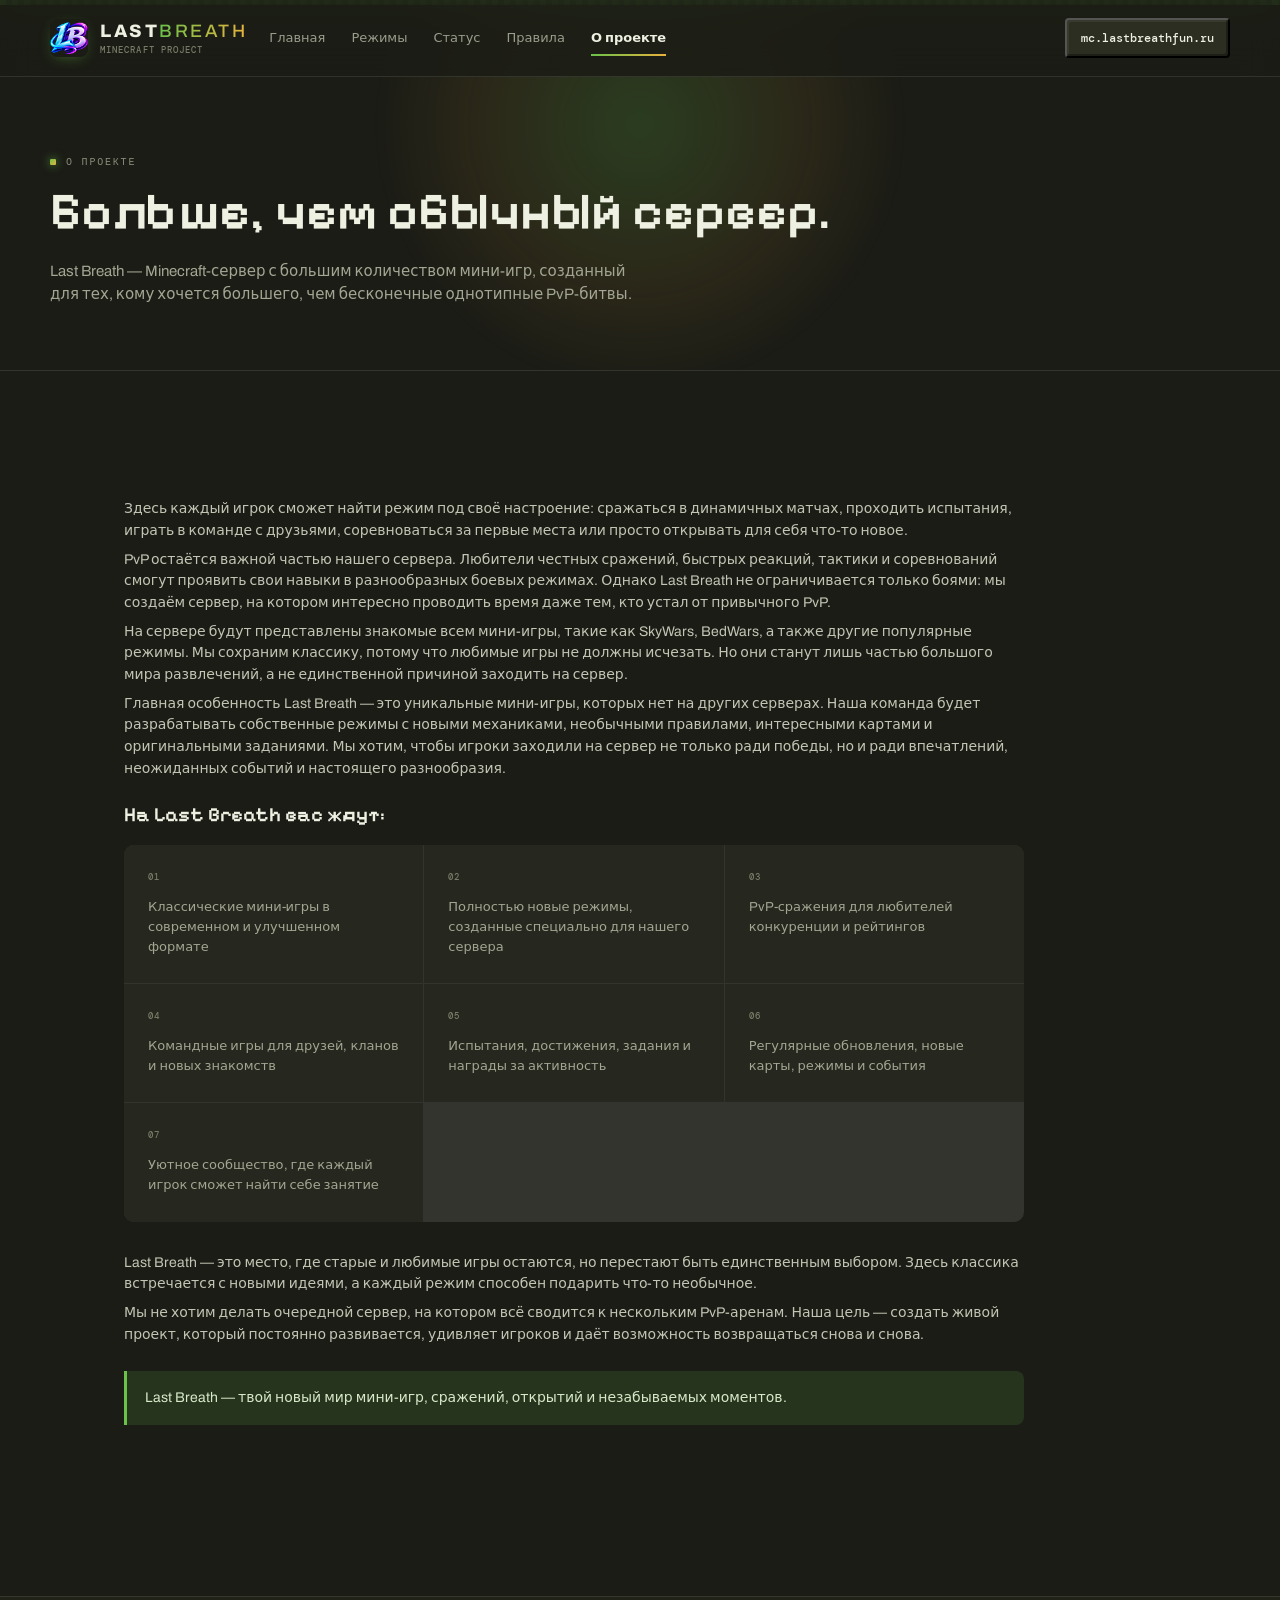
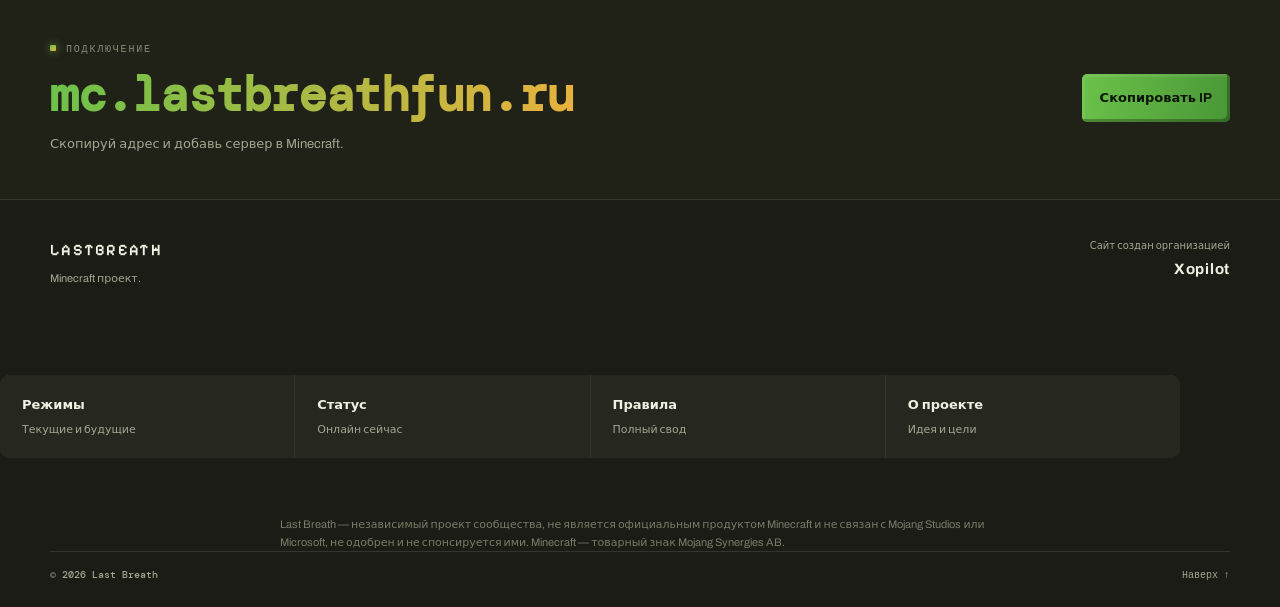
==== about.html @ 93b25e88 "Add files via upload" ====
<!doctype html>
<html lang="ru">
<head>
  <meta charset="utf-8">
  <meta name="viewport" content="width=device-width, initial-scale=1">
  <meta name="theme-color" content="#1b1c16">
  <meta name="description" content="О проекте Last Breath — идея, ценности и куда всё движется.">
  <title>О проекте — Last Breath</title>
  <link rel="preconnect" href="https://fonts.googleapis.com">
  <link rel="preconnect" href="https://fonts.gstatic.com" crossorigin>
  <link rel="icon" type="image/png" href="assets/server-icon.png">
  <meta property="og:title" content="О проекте — Last Breath">
  <meta property="og:description" content="О проекте Last Breath — идея, ценности и куда всё движется.">
  <meta property="og:type" content="website">
  <meta property="og:locale" content="ru_RU">
  <meta property="og:image" content="https://lastbreathfun.ru/assets/server-icon.png">
  <meta name="twitter:card" content="summary">
  <noscript><style>.reveal{opacity:1!important;transform:none!important}</style></noscript>
  <link rel="stylesheet" href="style.css">
</head>
<body>
  <div class="site-shell">
    <header class="topbar">
      <div class="container topbar-inner">
        <a class="logo" href="index.html#top">
          <img class="logo-icon" src="assets/server-icon.png" alt="Last Breath">
          <span class="logo-word">
            <span class="logo-text">LAST<span>BREATH</span></span>
            <span class="logo-sub">MINECRAFT PROJECT</span>
          </span>
        </a>

        <nav class="nav" id="nav">
          <a href="index.html">Главная</a>
          <a href="modes.html">Режимы</a>
          <a href="status.html">Статус</a>
          <a href="rules.html">Правила</a>
          <a href="about.html" class="active">О проекте</a>
        </nav>

        <button class="top-ip copy-btn" data-copy="mc.lastbreathfun.ru">mc.lastbreathfun.ru</button>
        <button class="menu-button" id="menuButton" aria-label="Меню">☰</button>
      </div>
    </header>
    <div class="pixel-strip" aria-hidden="true"></div>

    <main id="top">
      <section class="page-hero">
        <div class="page-glow" aria-hidden="true"></div>
        <div class="container">
          <div class="kicker">О ПРОЕКТЕ</div>
          <h1>Больше, чем обычный сервер.</h1>
          <p>
            Last Breath — Minecraft-сервер с большим количеством мини-игр,
            созданный для тех, кому хочется большего, чем бесконечные
            однотипные PvP-битвы.
          </p>
        </div>
      </section>

      <section class="section rules">
        <div class="container">
          <div class="rules-content article-note reveal">

            <p>
              Здесь каждый игрок сможет найти режим под своё настроение:
              сражаться в динамичных матчах, проходить испытания, играть
              в команде с друзьями, соревноваться за первые места или
              просто открывать для себя что-то новое.
            </p>

            <p>
              PvP остаётся важной частью нашего сервера. Любители честных
              сражений, быстрых реакций, тактики и соревнований смогут
              проявить свои навыки в разнообразных боевых режимах. Однако
              Last Breath не ограничивается только боями: мы создаём сервер,
              на котором интересно проводить время даже тем, кто устал от
              привычного PvP.
            </p>

            <p>
              На сервере будут представлены знакомые всем мини-игры, такие
              как SkyWars, BedWars, а также другие популярные режимы. Мы
              сохраним классику, потому что любимые игры не должны исчезать.
              Но они станут лишь частью большого мира развлечений, а не
              единственной причиной заходить на сервер.
            </p>

            <p>
              Главная особенность Last Breath — это уникальные мини-игры,
              которых нет на других серверах. Наша команда будет
              разрабатывать собственные режимы с новыми механиками,
              необычными правилами, интересными картами и оригинальными
              заданиями. Мы хотим, чтобы игроки заходили на сервер не
              только ради победы, но и ради впечатлений, неожиданных
              событий и настоящего разнообразия.
            </p>

            <h3>На Last Breath вас ждут:</h3>

            <div class="feature-grid" style="margin-bottom:30px">
              <div class="feature-card reveal">
                <span>01</span>
                <p>Классические мини-игры в современном и улучшенном формате</p>
              </div>
              <div class="feature-card reveal">
                <span>02</span>
                <p>Полностью новые режимы, созданные специально для нашего сервера</p>
              </div>
              <div class="feature-card reveal">
                <span>03</span>
                <p>PvP-сражения для любителей конкуренции и рейтингов</p>
              </div>
              <div class="feature-card reveal">
                <span>04</span>
                <p>Командные игры для друзей, кланов и новых знакомств</p>
              </div>
              <div class="feature-card reveal">
                <span>05</span>
                <p>Испытания, достижения, задания и награды за активность</p>
              </div>
              <div class="feature-card reveal">
                <span>06</span>
                <p>Регулярные обновления, новые карты, режимы и события</p>
              </div>
              <div class="feature-card reveal">
                <span>07</span>
                <p>Уютное сообщество, где каждый игрок сможет найти себе занятие</p>
              </div>
            </div>

            <p>
              Last Breath — это место, где старые и любимые игры остаются,
              но перестают быть единственным выбором. Здесь классика
              встречается с новыми идеями, а каждый режим способен подарить
              что-то необычное.
            </p>

            <p>
              Мы не хотим делать очередной сервер, на котором всё сводится
              к нескольким PvP-аренам. Наша цель — создать живой проект,
              который постоянно развивается, удивляет игроков и даёт
              возможность возвращаться снова и снова.
            </p>

            <blockquote>
              Last Breath — твой новый мир мини-игр, сражений, открытий
              и незабываемых моментов.
            </blockquote>

          </div>
        </div>
      </section>

      <section class="connect" id="connect">
        <div class="container connect-inner">
          <div>
            <div class="kicker">ПОДКЛЮЧЕНИЕ</div>
            <h2>mc.lastbreathfun.ru</h2>
            <p>Скопируй адрес и добавь сервер в Minecraft.</p>
          </div>
          <button class="button button-main copy-btn" data-copy="mc.lastbreathfun.ru">Скопировать IP</button>
        </div>
      </section>
    </main>

    <footer class="footer">
      <div class="container footer-top">
        <div>
          <div class="footer-brand">LASTBREATH</div>
          <p>Minecraft проект.</p>
        </div>
        <div class="footer-credit">
          <span>Сайт создан организацией</span>
          <strong>Xopilot</strong>
        </div>
      </div>

      <div class="container quick-links">
        <a href="modes.html">Режимы<small>Текущие и будущие</small></a>
        <a href="status.html">Статус<small>Онлайн сейчас</small></a>
        <a href="rules.html">Правила<small>Полный свод</small></a>
        <a href="about.html">О проекте<small>Идея и цели</small></a>
      </div>

      <div class="container footer-disclaimer">
        Last Breath — независимый проект сообщества, не является официальным продуктом Minecraft
        и не связан с Mojang Studios или Microsoft, не одобрен и не спонсируется ими.
        Minecraft — товарный знак Mojang Synergies AB.
      </div>

      <div class="container footer-bottom">
        <span>© 2026 Last Breath</span>
        <a href="#top">Наверх ↑</a>
      </div>
    </footer>

    <div class="toast" id="toast"></div>
  </div>

  <script src="script.js"></script>
</body>
</html>
---- style.css ----
@import url('https://fonts.googleapis.com/css2?family=Archivo:wght@400;500;600;700;800&family=DM+Mono:wght@400;500&family=Pixelify+Sans:wght@500;600;700&display=swap');

:root{
  --bg:#1b1c16;
  --bg-soft:#202117;
  --panel:#26271e;
  --panel-2:#2c2e21;
  --text:#eef0e2;
  --muted:#a3a692;
  --line:rgba(238,240,226,.11);
  --line-soft:rgba(238,240,226,.06);
  --accent:#6bc24a;
  --accent-2:#e8b23d;
  --accent-soft:rgba(107,194,74,.14);
  --green:#63c750;
  --green-soft:rgba(99,199,80,.16);
  --red:#e0574c;
  --red-soft:rgba(224,87,76,.16);
  --amber:#e8b23d;
  --amber-soft:rgba(232,178,61,.16);
  --shadow:0 1px 2px rgba(0,0,0,.3),0 12px 30px -12px rgba(0,0,0,.55);
  --shadow-lg:0 20px 50px -20px rgba(0,0,0,.6),0 0 0 1px rgba(107,194,74,.12);
  --max:1180px;
  --pixel:'Pixelify Sans',Archivo,sans-serif;
}

*{box-sizing:border-box}
html{scroll-behavior:smooth}
body{
  margin:0;
  background:var(--bg);
  color:var(--text);
  font-family:Archivo,system-ui,sans-serif;
  line-height:1.55;
}

a{text-decoration:none;color:inherit}
button{font:inherit}
.container{width:min(var(--max),calc(100% - 48px));margin:0 auto}

::selection{background:rgba(107,194,74,.30);color:#fff}
:focus-visible{outline:2px solid var(--accent);outline-offset:3px;border-radius:3px}
html{scrollbar-width:thin;scrollbar-color:rgba(107,194,74,.35) transparent}
::-webkit-scrollbar{width:10px;height:10px}
::-webkit-scrollbar-track{background:transparent}
::-webkit-scrollbar-thumb{background:rgba(107,194,74,.30);border-radius:10px;border:2px solid var(--bg)}
::-webkit-scrollbar-thumb:hover{background:rgba(107,194,74,.5)}

/* ---------- pixel dither strip (signature Minecraft touch) ---------- */
.pixel-strip{
  height:5px;
  background-image:repeating-linear-gradient(90deg,var(--accent) 0 6px,#4a9634 6px 12px);
  image-rendering:pixelated;
}

/* ---------- topbar ---------- */
.topbar{
  position:fixed;top:0;left:0;right:0;z-index:20;
  background:rgba(27,28,22,.86);
  backdrop-filter:blur(15px);
  border-bottom:1px solid var(--line)
}
.topbar-inner{height:76px;display:flex;align-items:center;gap:22px}
.logo{display:inline-flex;align-items:center;gap:12px;min-width:190px}
.logo-icon{width:38px;height:38px;border-radius:8px;display:block;box-shadow:0 4px 14px -4px rgba(107,194,74,.4)}
.logo-word{display:inline-flex;flex-direction:column}
.logo-text{font-size:18px;line-height:1;font-weight:800;letter-spacing:.14em;color:var(--text)}
.logo-text span{font-weight:500;background:linear-gradient(90deg,var(--accent),var(--accent-2));-webkit-background-clip:text;background-clip:text;color:transparent}
.logo-sub{margin-top:6px;color:#787c68;font:500 9px/1 'DM Mono',monospace;letter-spacing:.12em}
.nav{display:flex;gap:26px;font-size:13px;color:#9a9d8c}
.nav a{position:relative;padding:4px 0;transition:.2s ease}
.nav a:hover{color:var(--text)}
.nav a::after{content:'';position:absolute;left:0;right:100%;bottom:-4px;height:2px;background:linear-gradient(90deg,var(--accent),var(--accent-2));transition:right .25s ease}
.nav a:hover::after,.nav a.active::after{right:0}
.nav a.active{color:var(--text);font-weight:700}
.top-ip{
  margin-left:auto;font:500 12px 'DM Mono',monospace;color:var(--text);
  padding:10px 14px;border-radius:4px;background:var(--panel-2);cursor:pointer;transition:.15s ease;
  box-shadow:inset -2px -2px 0 rgba(0,0,0,.35),inset 2px 2px 0 rgba(255,255,255,.06)
}
.top-ip:hover{color:var(--accent)}
.top-ip:active{box-shadow:inset 2px 2px 0 rgba(0,0,0,.35),inset -2px -2px 0 rgba(255,255,255,.06);transform:translateY(1px)}
.menu-button{display:none;background:none;border:0;color:var(--text);font-size:22px}

/* ---------- ambient breathing glow (signature) ---------- */
@keyframes breathe{
  0%,100%{opacity:.5;transform:scale(1)}
  50%{opacity:.95;transform:scale(1.045)}
}
@keyframes breathe-soft{0%,100%{opacity:.6}50%{opacity:1}}
@keyframes drift{0%,100%{transform:translate(0,0)}50%{transform:translate(-26px,24px)}}

.kicker{color:#888c78;font:500 10px/1.3 'DM Mono',monospace;letter-spacing:.18em;text-transform:uppercase;position:relative;padding-left:16px}
.kicker::before{
  content:'';position:absolute;left:0;top:50%;transform:translateY(-50%);
  width:6px;height:6px;border-radius:1px;
  background:linear-gradient(135deg,var(--accent),var(--accent-2));
  box-shadow:0 0 8px 1px rgba(107,194,74,.5);
  animation:breathe 6s ease-in-out infinite
}

/* ---------- hero ---------- */
.hero{
  min-height:92svh;position:relative;display:flex;align-items:center;
  overflow:hidden;border-bottom:1px solid var(--line);
  background:
    radial-gradient(ellipse 900px 500px at 85% -10%,rgba(232,178,61,.10),transparent 60%),
    radial-gradient(ellipse 700px 500px at -5% 90%,rgba(107,194,74,.12),transparent 60%),
    var(--bg)
}
.hero-glow{
  position:absolute;z-index:1;pointer-events:none;right:-180px;top:6%;
  width:620px;height:620px;border-radius:50%;
  background:radial-gradient(circle,rgba(107,194,74,.22) 0%,rgba(232,178,61,.08) 45%,transparent 72%);
  filter:blur(14px);
  animation:breathe 6s ease-in-out infinite,drift 22s ease-in-out infinite
}
.hero-grid{
  position:absolute;inset:0;opacity:.5;
  background-image:linear-gradient(rgba(238,240,226,.035) 1px,transparent 1px),linear-gradient(90deg,rgba(238,240,226,.035) 1px,transparent 1px);
  background-size:72px 72px;
  mask-image:radial-gradient(ellipse 800px 500px at 70% 20%,#000 0%,transparent 75%)
}
.hero-inner{position:relative;z-index:2;display:flex;justify-content:space-between;align-items:flex-end;padding-top:110px;padding-bottom:95px;gap:50px}
.hero-copy{max-width:760px}
.hero h1{
  margin:22px 0 24px;font-family:var(--pixel);font-size:clamp(38px,6.4vw,78px);line-height:1.05;
  letter-spacing:0;font-weight:600;color:var(--text)
}
.hero h1 em{
  font-style:normal;
  background:linear-gradient(100deg,var(--accent) 10%,var(--accent-2) 90%);
  -webkit-background-clip:text;background-clip:text;color:transparent
}
.hero p{max-width:580px;color:var(--muted);font-size:17px}
.hero-actions{display:flex;gap:10px;margin-top:30px}

.button{
  min-height:48px;padding:0 18px;border-radius:5px;border:0;
  display:inline-flex;align-items:center;justify-content:center;cursor:pointer;
  transition:.15s ease;font-weight:700;font-size:13px;
  box-shadow:inset -3px -3px 0 rgba(0,0,0,.28),inset 3px 3px 0 rgba(255,255,255,.07)
}
.button:hover{filter:brightness(1.08)}
.button:active,.copy-btn:active{
  transform:translateY(1px);
  box-shadow:inset 3px 3px 0 rgba(0,0,0,.28),inset -3px -3px 0 rgba(255,255,255,.07)
}
.button-main{
  background:linear-gradient(100deg,var(--accent),#4a9636);
  color:#0e1509;
}
.button-main:hover{box-shadow:inset -3px -3px 0 rgba(0,0,0,.28),inset 3px 3px 0 rgba(255,255,255,.15),0 0 0 1px rgba(107,194,74,.4)}
.button-line{background:var(--panel-2);color:var(--text)}
.button-line:hover{color:var(--accent)}

.hero-side{width:270px;margin-bottom:4px}
.hero-side-label{color:#787c68;font:500 9px 'DM Mono',monospace;letter-spacing:.14em;margin-bottom:9px}
.hero-address{
  width:100%;text-align:left;background:var(--panel);
  color:var(--text);padding:16px;border-radius:6px;cursor:pointer;transition:.15s ease;
  box-shadow:inset -3px -3px 0 rgba(0,0,0,.3),inset 3px 3px 0 rgba(255,255,255,.05)
}
.hero-address:hover{color:var(--accent)}
.hero-address span{display:block;font:600 14px 'DM Mono',monospace}
.hero-address small{display:block;margin-top:7px;color:#787c68;font-size:10px}
.hero-bottom{position:absolute;left:0;right:0;bottom:0;z-index:2}
.hero-bottom-inner{
  display:flex;justify-content:space-between;padding-bottom:18px;color:#6f7360;
  font:500 9px 'DM Mono',monospace;letter-spacing:.18em
}

/* ---------- entrance animation ---------- */
@keyframes rise{from{opacity:0;transform:translateY(18px)}to{opacity:1;transform:translateY(0)}}
.hero-copy .kicker{animation:rise .7s cubic-bezier(.16,1,.3,1) both}
.hero-copy h1{animation:rise .8s .08s cubic-bezier(.16,1,.3,1) both}
.hero-copy p{animation:rise .8s .16s cubic-bezier(.16,1,.3,1) both}
.hero-actions{animation:rise .8s .24s cubic-bezier(.16,1,.3,1) both}
.hero-side{animation:rise .8s .32s cubic-bezier(.16,1,.3,1) both}
.page-hero .kicker{animation:rise .7s cubic-bezier(.16,1,.3,1) both}
.page-hero h1{animation:rise .8s .08s cubic-bezier(.16,1,.3,1) both}
.page-hero p{animation:rise .8s .16s cubic-bezier(.16,1,.3,1) both}

/* ---------- sections ---------- */
.section{padding:110px 0}
main{counter-reset:sect}
.section{counter-increment:sect}
.section-intro{display:grid;grid-template-columns:54px 1fr;gap:20px;margin-bottom:48px;position:relative}
.section-intro::after{
  content:counter(sect,decimal-leading-zero);
  position:absolute;right:0;top:-52px;z-index:-1;
  font:800 220px/1 Archivo,sans-serif;letter-spacing:-.06em;
  color:transparent;-webkit-text-stroke:1px var(--line);
  pointer-events:none;user-select:none
}
@media (max-width:1150px){.section-intro::after{display:none}}
.section-number{padding-top:9px;color:#787c68;font:500 11px 'DM Mono',monospace}
.section h2{margin:10px 0 0;font-family:var(--pixel);font-size:clamp(30px,4.2vw,48px);line-height:1.1;letter-spacing:0;font-weight:600;color:var(--text)}

/* ---------- server list ---------- */
.server-list{border-top:1px solid var(--line)}
.server-row{
  display:grid;grid-template-columns:54px 1.45fr .8fr;gap:26px;
  align-items:start;padding:32px 16px;margin:0 -16px;border-bottom:1px solid var(--line);
  border-radius:10px;border-left:2px solid transparent;
  transition:.25s ease
}
.server-row:hover{background:var(--panel-2);border-left-color:var(--accent)}
.server-row-muted{opacity:.68}
.server-index{color:#787c68;font:500 11px 'DM Mono',monospace;padding-top:10px}
.server-title-line{display:flex;align-items:center;gap:14px;flex-wrap:wrap}
.server-row h3{margin:0;font-size:28px;letter-spacing:-.02em;color:var(--text)}
.server-row p{margin:10px 0 0;color:var(--muted);max-width:650px;font-size:14px}

.state{
  font:600 10px/1 'DM Mono',monospace;letter-spacing:.06em;
  display:inline-flex;align-items:center;gap:6px;
  padding:5px 9px 5px 8px;border-radius:3px
}
.state i{display:block;width:6px;height:6px;border-radius:1px}
.state-online{color:var(--green);background:var(--green-soft)}
.state-online i{background:var(--green)}
.state-offline{color:var(--red);background:var(--red-soft)}
.state-offline i{background:var(--red)}
.state-soon{color:var(--amber);background:var(--amber-soft)}
.state-soon i{background:var(--amber)}

.server-meta{justify-self:end;display:flex;flex-direction:column;align-items:flex-end;gap:7px}
.server-meta span{color:#787c68;font:500 9px 'DM Mono',monospace;letter-spacing:.1em}
.server-meta strong{font:600 12px 'DM Mono',monospace;color:var(--text)}
.mini-copy{border:0;background:none;color:var(--accent);font-size:11px;cursor:pointer;padding:0;font-weight:600}
.mini-copy:hover{text-decoration:underline}

/* ---------- about ---------- */
.about{background:var(--bg-soft);border-top:1px solid var(--line);border-bottom:1px solid var(--line)}
.about-layout{display:grid;grid-template-columns:1fr 1.1fr;gap:100px}
.about-title{display:grid;grid-template-columns:54px 1fr;gap:20px}
.about-text{max-width:650px;color:#c3c5b4;font-size:16px}
.about-text p{margin-top:0;margin-bottom:20px}
.facts{display:grid;grid-template-columns:repeat(3,1fr);gap:10px;margin-top:34px}
.facts div{border-top:2px solid var(--line);padding-top:13px}
.facts span{display:block;color:#787c68;font:500 9px 'DM Mono',monospace}
.facts strong{display:block;margin-top:8px;font-size:13px;color:var(--text)}
.facts small{display:block;margin-top:3px;color:var(--muted);font-size:11px}

/* ---------- rules content ---------- */
.rules-note{max-width:900px;margin-left:74px}
.rules-note > p{color:var(--muted);max-width:650px}
.rules-content{padding:10px 0 35px;color:#c3c5b4;font-size:14px}
.rules-content h3{
  font-family:var(--pixel);font-weight:600;font-size:20px;margin:46px 0 14px;color:var(--text);
  display:flex;align-items:center;gap:10px;scroll-margin-top:100px
}
.rules-content h3:first-of-type{margin-top:20px}
.rules-content p{margin:7px 0}
.rules-content ul{padding-left:0;margin:12px 0;list-style:none}
.rules-content li{margin:0 0 14px;padding:14px 16px;border-radius:8px;background:var(--panel);border-left:2px solid var(--line)}
.rules-content li li{background:transparent;border:0;padding:2px 0;margin:0}
.rules-content li strong:first-child{color:var(--accent);font:700 12.5px 'DM Mono',monospace;margin-right:8px}
.rules-content blockquote{
  margin:20px 0;padding:14px 16px;border-left:3px solid var(--accent);
  border-radius:0 8px 8px 0;
  background:var(--accent-soft);color:#d7e9c9
}
.rule-divider{height:1px;background:var(--line);margin:36px 0}

.rule-note,.rule-punish{display:block;margin-top:8px;font-size:12.5px;line-height:1.5}
.rule-note{color:var(--muted)}
.rule-note b,.rule-note strong{font-weight:700;color:#9a9d8c;margin-right:3px}
.rule-punish{color:#ffb3ab;background:var(--red-soft);padding:6px 10px;border-radius:4px;display:inline-block;font-weight:600;margin-right:6px;margin-top:8px}
.rule-sub{margin:8px 0 0;padding-left:18px;list-style:disc;color:var(--muted);font-size:12.5px}
.rule-sub li{border:0;background:none;padding:2px 0;margin:0}

.rules-toc{display:flex;flex-wrap:wrap;gap:8px;margin:0 0 40px;padding:0;list-style:none}
.rules-toc a{
  font:600 12px 'DM Mono',monospace;padding:8px 13px;border-radius:4px;
  background:var(--panel);color:var(--muted);transition:.15s ease
}
.rules-toc a:hover{color:var(--accent)}

/* ---------- connect ---------- */
.connect{border-top:1px solid var(--line);border-bottom:1px solid var(--line);background:var(--bg-soft)}
.connect-inner{display:flex;justify-content:space-between;align-items:center;gap:30px;padding:45px 0}
.connect h2{
  margin:8px 0;font:700 clamp(26px,4.4vw,48px) 'DM Mono',monospace;letter-spacing:-.03em;
  background:linear-gradient(100deg,var(--accent),var(--accent-2));-webkit-background-clip:text;background-clip:text;color:transparent
}
.connect p{margin:0;color:var(--muted);font-size:13px}

/* ---------- footer ---------- */
.footer{padding:38px 0 26px}
.footer-top{display:flex;justify-content:space-between;gap:30px;padding-bottom:38px}
.footer-brand{font-family:var(--pixel);font-weight:600;letter-spacing:.08em;color:var(--text)}
.footer-top p{margin:7px 0 0;color:var(--muted);font-size:11px}
.footer-credit{text-align:right}
.footer-credit span{display:block;color:var(--muted);font-size:10px}
.footer-credit strong{display:block;margin-top:4px;font-size:15px;letter-spacing:.05em;color:var(--text)}
.footer-bottom{display:flex;justify-content:space-between;border-top:1px solid var(--line);padding-top:16px;color:var(--muted);font:500 10px 'DM Mono',monospace}
.footer-bottom a:hover{color:var(--accent)}
.footer-disclaimer{
  padding-top:20px;color:#787c68;font-size:11px;line-height:1.6;max-width:720px
}

.toast{
  position:fixed;left:50%;bottom:25px;z-index:50;transform:translate(-50%,16px);
  opacity:0;pointer-events:none;padding:11px 16px;border-radius:6px;
  background:var(--panel);color:var(--text);font-size:12px;font-weight:700;transition:.2s;
  box-shadow:var(--shadow),inset -2px -2px 0 rgba(0,0,0,.3),inset 2px 2px 0 rgba(255,255,255,.06)
}
.toast.show{opacity:1;transform:translate(-50%,0)}
.toast::before{content:'✓ ';font-weight:800;color:var(--accent)}

@keyframes navIn{from{opacity:0;transform:translateY(-6px)}to{opacity:1;transform:translateY(0)}}
.nav.open{animation:navIn .22s ease both}
.nav.open a{animation:rise .3s ease both}
.nav.open a:nth-child(1){animation-delay:.02s}
.nav.open a:nth-child(2){animation-delay:.06s}
.nav.open a:nth-child(3){animation-delay:.10s}
.nav.open a:nth-child(4){animation-delay:.14s}
.nav.open a:nth-child(5){animation-delay:.18s}

@media (max-width: 900px){
  .top-ip{display:none}
  .menu-button{display:block;margin-left:auto}
  .nav{
    display:none;position:absolute;top:76px;left:24px;right:24px;padding:8px;
    background:var(--panel);border-radius:8px;box-shadow:var(--shadow)
  }
  .nav.open{display:flex;flex-direction:column}
  .nav a{padding:13px 10px}
  .hero-inner{display:block}
  .hero-side{margin-top:45px;width:min(420px,100%)}
  .server-row{grid-template-columns:40px 1fr}
  .server-meta{grid-column:2;justify-self:start;align-items:flex-start;margin-top:10px}
  .about-layout{grid-template-columns:1fr;gap:50px}
  .rules-note{margin-left:0}
}
@media (max-width: 620px){
  .container{width:min(var(--max),calc(100% - 28px))}
  .topbar-inner{height:68px}
  .logo{min-width:auto}
  .logo-icon{width:32px;height:32px}
  .logo-text{font-size:15px}
  .hero{min-height:840px}
  .hero h1{font-size:40px}
  .hero-actions{flex-direction:column;align-items:stretch}
  .button{width:100%}
  .hero-bottom-inner{padding-bottom:12px}
  .section{padding:78px 0}
  .section-intro,.about-title{grid-template-columns:38px 1fr;gap:12px}
  .server-row{grid-template-columns:32px 1fr;gap:15px;padding:26px 0}
  .server-row h3{font-size:24px}
  .facts{grid-template-columns:1fr}
  .connect-inner,.footer-top{display:block}
  .connect-inner .button{margin-top:22px}
  .footer-credit{text-align:left;margin-top:28px}
  .footer-bottom{gap:20px}
}

/* ---------- secondary page hero ---------- */
.page-hero{padding:150px 0 64px;border-bottom:1px solid var(--line);position:relative;overflow:hidden}
.page-hero .container{position:relative;z-index:2}
.page-glow{
  position:absolute;z-index:1;pointer-events:none;left:50%;top:-140px;
  width:520px;height:520px;margin-left:-260px;border-radius:50%;
  background:radial-gradient(circle,rgba(107,194,74,.2) 0%,rgba(232,178,61,.08) 45%,transparent 72%);
  filter:blur(8px);
  animation:breathe 6s ease-in-out infinite
}
.page-hero .kicker{margin-bottom:14px}
.page-hero h1{margin:0;font-family:var(--pixel);font-size:clamp(28px,5vw,52px);line-height:1.15;letter-spacing:0;font-weight:600;color:var(--text)}
.page-hero p{margin:18px 0 0;max-width:600px;color:var(--muted);font-size:15px}

/* ---------- feature grid ---------- */
.feature-grid{
  display:grid;grid-template-columns:repeat(auto-fit,minmax(230px,1fr));
  gap:1px;background:var(--line);margin-top:14px;
  border-radius:10px;overflow:hidden
}
.feature-card{background:var(--panel);padding:26px 24px;transition:.25s ease}
.feature-card:hover{background:var(--panel-2)}
.feature-card span{display:block;color:#787c68;font:500 9px 'DM Mono',monospace;margin-bottom:14px;letter-spacing:.1em}
.feature-card h4{margin:0 0 8px;font-size:16px;color:var(--text);transition:.2s ease}
.feature-card:hover h4{color:var(--accent)}
.feature-card p{margin:0;color:var(--muted);font-size:13px}

/* ---------- status widget ---------- */
.status-card{
  border-radius:10px;padding:34px;background:var(--panel);box-shadow:var(--shadow);
  display:flex;justify-content:space-between;gap:30px;flex-wrap:wrap
}
.status-main{display:flex;align-items:center;gap:16px}
.status-dot{width:12px;height:12px;border-radius:2px;background:#4b4d3f;flex-shrink:0;transition:.2s}
.status-dot.on{background:var(--green);box-shadow:0 0 14px rgba(99,199,80,.55);animation:breathe-soft 2.6s ease-in-out infinite}
.status-dot.off{background:var(--red)}
.status-text h3{margin:0;font-size:22px;color:var(--text)}
.status-text small{color:var(--muted);font:500 12px 'DM Mono',monospace}
.status-stats{display:flex;gap:34px;flex-wrap:wrap}
.status-stats div span{display:block;color:#787c68;font:500 9px 'DM Mono',monospace;letter-spacing:.1em;margin-bottom:6px}
.status-stats div strong{font:600 15px 'DM Mono',monospace;color:var(--text)}
.status-refresh{
  background:var(--panel-2);color:var(--muted);border-radius:4px;border:0;
  padding:9px 14px;font:500 11px 'DM Mono',monospace;cursor:pointer;align-self:flex-start;transition:.15s ease;
  box-shadow:inset -2px -2px 0 rgba(0,0,0,.3),inset 2px 2px 0 rgba(255,255,255,.05)
}
.status-refresh:hover{color:var(--accent)}
.status-motd{margin-top:22px;padding-top:20px;border-top:1px solid var(--line);color:#c3c5b4;font-size:13px}
.status-note{margin-top:16px;color:#787c68;font:500 11px 'DM Mono',monospace}
.status-static{
  margin-top:18px;border-radius:10px;padding:26px 34px;
  background:var(--panel-2);display:flex;justify-content:space-between;align-items:center;gap:20px;flex-wrap:wrap
}
.status-static h4{margin:0 0 6px;font-size:16px;color:var(--text)}
.status-static p{margin:0;color:var(--muted);font-size:13px}

.mini-status{display:flex;align-items:center;gap:9px;margin-top:16px;color:var(--muted);font:500 11px 'DM Mono',monospace}
.mini-status .status-dot{width:8px;height:8px}

.article-note{max-width:900px;margin-left:74px}
.article-note blockquote{
  margin:26px 0;padding:16px 18px;border-left:3px solid var(--accent);border-radius:0 8px 8px 0;
  background:var(--accent-soft);color:#d7e9c9;font-size:14px
}

/* ---------- footer sitemap ---------- */
.quick-links{
  display:grid;grid-template-columns:repeat(4,1fr);gap:1px;
  background:var(--line);margin:50px 0 38px;border-radius:10px;overflow:hidden
}
.quick-links a{background:var(--panel);padding:20px 22px;display:block;font-size:13px;font-weight:700;transition:.15s ease;color:var(--text)}
.quick-links a:hover{background:var(--panel-2);color:var(--accent)}
.quick-links a small{display:block;margin-top:6px;color:var(--muted);font-weight:500;font-size:11px}

/* ---------- scroll reveal ---------- */
.reveal{opacity:0;transform:translateY(22px);transition:opacity .8s cubic-bezier(.16,1,.3,1),transform .8s cubic-bezier(.16,1,.3,1)}
.reveal.in-view{opacity:1;transform:translateY(0)}
.reveal:nth-child(2){transition-delay:.07s}
.reveal:nth-child(3){transition-delay:.14s}
.reveal:nth-child(4){transition-delay:.21s}
.reveal:nth-child(5){transition-delay:.28s}
.reveal:nth-child(6){transition-delay:.35s}

@media (max-width:900px){
  .quick-links{grid-template-columns:1fr 1fr}
  .status-card{flex-direction:column}
  .status-static{flex-direction:column;align-items:flex-start}
  .article-note{margin-left:0}
}
@media (max-width:620px){
  .feature-grid{grid-template-columns:1fr}
  .quick-links{grid-template-columns:1fr;margin:36px 0 28px}
  .page-hero{padding:120px 0 40px}
  .status-card{padding:24px}
  .rules-content li strong:first-child{display:block;margin-bottom:4px}
}

@media (prefers-reduced-motion: reduce){
  .hero-glow,.page-glow,.status-dot.on,.kicker::before,
  .hero-copy .kicker,.hero-copy h1,.hero-copy p,.hero-actions,.hero-side,
  .page-hero .kicker,.page-hero h1,.page-hero p,.nav.open,.nav.open a{
    animation:none !important;opacity:1 !important;transform:none !important
  }
  .reveal{opacity:1;transform:none;transition:none}
}
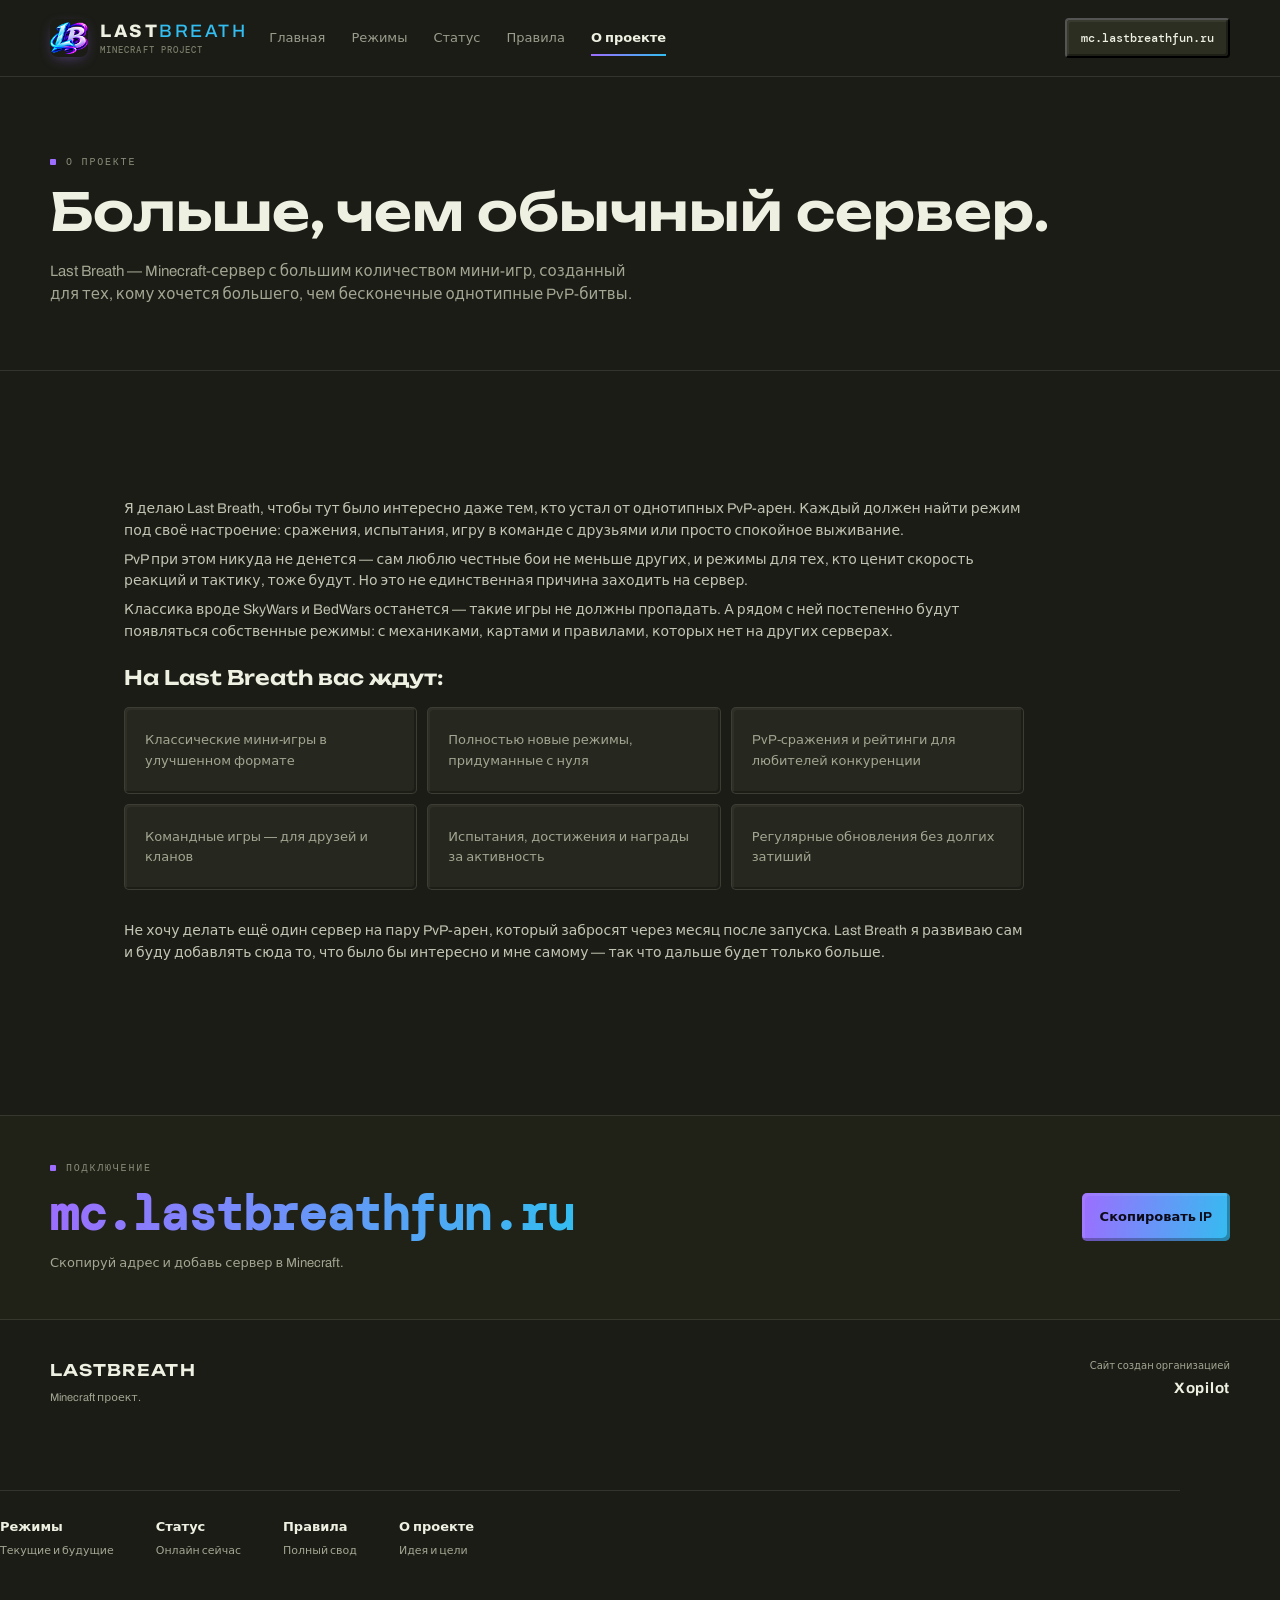
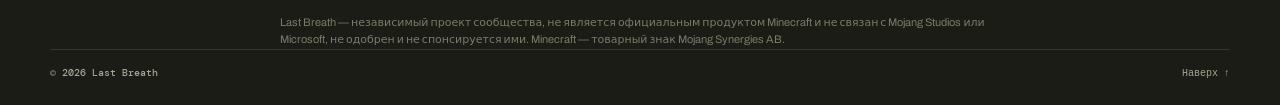
==== commit 1f6ea7f2: "Add files via upload" ====
--- a/about.html
+++ b/about.html
@@ -19,6 +19,13 @@
   <link rel="stylesheet" href="style.css">
 </head>
 <body>
+  <svg width="0" height="0" style="position:absolute" aria-hidden="true">
+    <symbol id="fb-cube" viewBox="0 0 40 40">
+      <polygon class="fb-top" points="20,0 40,10 20,20 0,10"/>
+      <polygon class="fb-left" points="0,10 20,20 20,40 0,30"/>
+      <polygon class="fb-right" points="40,10 20,20 20,40 40,30"/>
+    </symbol>
+  </svg>
   <div class="site-shell">
     <header class="topbar">
       <div class="container topbar-inner">
@@ -46,7 +53,13 @@
 
     <main id="top">
       <section class="page-hero">
-        <div class="page-glow" aria-hidden="true"></div>
+        <div class="float-blocks" aria-hidden="true">
+          <svg class="float-block"><use href="#fb-cube"/></svg>
+          <svg class="float-block"><use href="#fb-cube"/></svg>
+          <svg class="float-block"><use href="#fb-cube"/></svg>
+          <svg class="float-block"><use href="#fb-cube"/></svg>
+          <svg class="float-block"><use href="#fb-cube"/></svg>
+        </div>
         <div class="container">
           <div class="kicker">О ПРОЕКТЕ</div>
           <h1>Больше, чем обычный сервер.</h1>
@@ -63,90 +76,55 @@
           <div class="rules-content article-note reveal">
 
             <p>
-              Здесь каждый игрок сможет найти режим под своё настроение:
-              сражаться в динамичных матчах, проходить испытания, играть
-              в команде с друзьями, соревноваться за первые места или
-              просто открывать для себя что-то новое.
+              Я делаю Last Breath, чтобы тут было интересно даже тем, кто
+              устал от однотипных PvP-арен. Каждый должен найти режим под
+              своё настроение: сражения, испытания, игру в команде с
+              друзьями или просто спокойное выживание.
             </p>
 
             <p>
-              PvP остаётся важной частью нашего сервера. Любители честных
-              сражений, быстрых реакций, тактики и соревнований смогут
-              проявить свои навыки в разнообразных боевых режимах. Однако
-              Last Breath не ограничивается только боями: мы создаём сервер,
-              на котором интересно проводить время даже тем, кто устал от
-              привычного PvP.
+              PvP при этом никуда не денется — сам люблю честные бои не
+              меньше других, и режимы для тех, кто ценит скорость реакций
+              и тактику, тоже будут. Но это не единственная причина
+              заходить на сервер.
             </p>
 
             <p>
-              На сервере будут представлены знакомые всем мини-игры, такие
-              как SkyWars, BedWars, а также другие популярные режимы. Мы
-              сохраним классику, потому что любимые игры не должны исчезать.
-              Но они станут лишь частью большого мира развлечений, а не
-              единственной причиной заходить на сервер.
-            </p>
-
-            <p>
-              Главная особенность Last Breath — это уникальные мини-игры,
-              которых нет на других серверах. Наша команда будет
-              разрабатывать собственные режимы с новыми механиками,
-              необычными правилами, интересными картами и оригинальными
-              заданиями. Мы хотим, чтобы игроки заходили на сервер не
-              только ради победы, но и ради впечатлений, неожиданных
-              событий и настоящего разнообразия.
+              Классика вроде SkyWars и BedWars останется — такие игры не
+              должны пропадать. А рядом с ней постепенно будут появляться
+              собственные режимы: с механиками, картами и правилами,
+              которых нет на других серверах.
             </p>
 
             <h3>На Last Breath вас ждут:</h3>
 
             <div class="feature-grid" style="margin-bottom:30px">
               <div class="feature-card reveal">
-                <span>01</span>
-                <p>Классические мини-игры в современном и улучшенном формате</p>
+                <p>Классические мини-игры в улучшенном формате</p>
               </div>
               <div class="feature-card reveal">
-                <span>02</span>
-                <p>Полностью новые режимы, созданные специально для нашего сервера</p>
+                <p>Полностью новые режимы, придуманные с нуля</p>
               </div>
               <div class="feature-card reveal">
-                <span>03</span>
-                <p>PvP-сражения для любителей конкуренции и рейтингов</p>
+                <p>PvP-сражения и рейтинги для любителей конкуренции</p>
               </div>
               <div class="feature-card reveal">
-                <span>04</span>
-                <p>Командные игры для друзей, кланов и новых знакомств</p>
+                <p>Командные игры — для друзей и кланов</p>
               </div>
               <div class="feature-card reveal">
-                <span>05</span>
-                <p>Испытания, достижения, задания и награды за активность</p>
+                <p>Испытания, достижения и награды за активность</p>
               </div>
               <div class="feature-card reveal">
-                <span>06</span>
-                <p>Регулярные обновления, новые карты, режимы и события</p>
-              </div>
-              <div class="feature-card reveal">
-                <span>07</span>
-                <p>Уютное сообщество, где каждый игрок сможет найти себе занятие</p>
+                <p>Регулярные обновления без долгих затиший</p>
               </div>
             </div>
 
             <p>
-              Last Breath — это место, где старые и любимые игры остаются,
-              но перестают быть единственным выбором. Здесь классика
-              встречается с новыми идеями, а каждый режим способен подарить
-              что-то необычное.
+              Не хочу делать ещё один сервер на пару PvP-арен, который
+              забросят через месяц после запуска. Last Breath я развиваю
+              сам и буду добавлять сюда то, что было бы интересно и мне
+              самому — так что дальше будет только больше.
             </p>
-
-            <p>
-              Мы не хотим делать очередной сервер, на котором всё сводится
-              к нескольким PvP-аренам. Наша цель — создать живой проект,
-              который постоянно развивается, удивляет игроков и даёт
-              возможность возвращаться снова и снова.
-            </p>
-
-            <blockquote>
-              Last Breath — твой новый мир мини-игр, сражений, открытий
-              и незабываемых моментов.
-            </blockquote>
 
           </div>
         </div>
--- a/style.css
+++ b/style.css
@@ -1,4 +1,4 @@
-@import url('https://fonts.googleapis.com/css2?family=Archivo:wght@400;500;600;700;800&family=DM+Mono:wght@400;500&family=Pixelify+Sans:wght@500;600;700&display=swap');
+@import url('https://fonts.googleapis.com/css2?family=Archivo:wght@400;500;600;700;800&family=DM+Mono:wght@400;500&family=Unbounded:wght@500;600;700;800&display=swap');
 
 :root{
   --bg:#1b1c16;
@@ -9,9 +9,9 @@
   --muted:#a3a692;
   --line:rgba(238,240,226,.11);
   --line-soft:rgba(238,240,226,.06);
-  --accent:#6bc24a;
-  --accent-2:#e8b23d;
-  --accent-soft:rgba(107,194,74,.14);
+  --accent:#9d6dff;
+  --accent-2:#33bdf0;
+  --accent-soft:rgba(157,109,255,.14);
   --green:#63c750;
   --green-soft:rgba(99,199,80,.16);
   --red:#e0574c;
@@ -19,9 +19,9 @@
   --amber:#e8b23d;
   --amber-soft:rgba(232,178,61,.16);
   --shadow:0 1px 2px rgba(0,0,0,.3),0 12px 30px -12px rgba(0,0,0,.55);
-  --shadow-lg:0 20px 50px -20px rgba(0,0,0,.6),0 0 0 1px rgba(107,194,74,.12);
+  --shadow-lg:0 20px 50px -20px rgba(0,0,0,.6),0 0 0 1px rgba(157,109,255,.12);
   --max:1180px;
-  --pixel:'Pixelify Sans',Archivo,sans-serif;
+  --pixel:'Unbounded',Archivo,sans-serif;
 }
 
 *{box-sizing:border-box}
@@ -38,34 +38,33 @@
 button{font:inherit}
 .container{width:min(var(--max),calc(100% - 48px));margin:0 auto}
 
-::selection{background:rgba(107,194,74,.30);color:#fff}
+::selection{background:rgba(157,109,255,.30);color:#fff}
 :focus-visible{outline:2px solid var(--accent);outline-offset:3px;border-radius:3px}
-html{scrollbar-width:thin;scrollbar-color:rgba(107,194,74,.35) transparent}
+html{scrollbar-width:thin;scrollbar-color:rgba(157,109,255,.35) transparent}
 ::-webkit-scrollbar{width:10px;height:10px}
 ::-webkit-scrollbar-track{background:transparent}
-::-webkit-scrollbar-thumb{background:rgba(107,194,74,.30);border-radius:10px;border:2px solid var(--bg)}
-::-webkit-scrollbar-thumb:hover{background:rgba(107,194,74,.5)}
+::-webkit-scrollbar-thumb{background:rgba(157,109,255,.30);border-radius:10px;border:2px solid var(--bg)}
+::-webkit-scrollbar-thumb:hover{background:rgba(157,109,255,.5)}
 
 /* ---------- pixel dither strip (signature Minecraft touch) ---------- */
 .pixel-strip{
   height:5px;
-  background-image:repeating-linear-gradient(90deg,var(--accent) 0 6px,#4a9634 6px 12px);
+  background-image:repeating-linear-gradient(90deg,var(--accent) 0 6px,#5b3fc4 6px 12px);
   image-rendering:pixelated;
 }
 
 /* ---------- topbar ---------- */
 .topbar{
   position:fixed;top:0;left:0;right:0;z-index:20;
-  background:rgba(27,28,22,.86);
-  backdrop-filter:blur(15px);
+  background:var(--bg);
   border-bottom:1px solid var(--line)
 }
 .topbar-inner{height:76px;display:flex;align-items:center;gap:22px}
 .logo{display:inline-flex;align-items:center;gap:12px;min-width:190px}
-.logo-icon{width:38px;height:38px;border-radius:8px;display:block;box-shadow:0 4px 14px -4px rgba(107,194,74,.4)}
+.logo-icon{width:38px;height:38px;border-radius:8px;display:block;box-shadow:0 4px 14px -4px rgba(157,109,255,.45)}
 .logo-word{display:inline-flex;flex-direction:column}
 .logo-text{font-size:18px;line-height:1;font-weight:800;letter-spacing:.14em;color:var(--text)}
-.logo-text span{font-weight:500;background:linear-gradient(90deg,var(--accent),var(--accent-2));-webkit-background-clip:text;background-clip:text;color:transparent}
+.logo-text span{font-weight:500;color:var(--accent-2)}
 .logo-sub{margin-top:6px;color:#787c68;font:500 9px/1 'DM Mono',monospace;letter-spacing:.12em}
 .nav{display:flex;gap:26px;font-size:13px;color:#9a9d8c}
 .nav a{position:relative;padding:4px 0;transition:.2s ease}
@@ -82,21 +81,52 @@
 .top-ip:active{box-shadow:inset 2px 2px 0 rgba(0,0,0,.35),inset -2px -2px 0 rgba(255,255,255,.06);transform:translateY(1px)}
 .menu-button{display:none;background:none;border:0;color:var(--text);font-size:22px}
 
-/* ---------- ambient breathing glow (signature) ---------- */
-@keyframes breathe{
-  0%,100%{opacity:.5;transform:scale(1)}
-  50%{opacity:.95;transform:scale(1.045)}
-}
+/* ---------- ambient pulses ---------- */
 @keyframes breathe-soft{0%,100%{opacity:.6}50%{opacity:1}}
-@keyframes drift{0%,100%{transform:translate(0,0)}50%{transform:translate(-26px,24px)}}
 
 .kicker{color:#888c78;font:500 10px/1.3 'DM Mono',monospace;letter-spacing:.18em;text-transform:uppercase;position:relative;padding-left:16px}
 .kicker::before{
   content:'';position:absolute;left:0;top:50%;transform:translateY(-50%);
   width:6px;height:6px;border-radius:1px;
-  background:linear-gradient(135deg,var(--accent),var(--accent-2));
-  box-shadow:0 0 8px 1px rgba(107,194,74,.5);
-  animation:breathe 6s ease-in-out infinite
+  background:var(--accent)
+}
+
+/* ---------- floating blocks (ambient background, replaces blurred glow) ---------- */
+/* Лёгкая CSS-анимация вместо blur-пятна: несколько пиксельных кубов
+   медленно всплывают снизу вверх. Только transform+opacity (композитится
+   на GPU, без filter/blur), фиксированное число элементов — недорого. */
+.float-blocks{position:absolute;inset:0;overflow:hidden;pointer-events:none;z-index:1}
+.float-block{position:absolute;bottom:-8%;width:28px;height:28px;opacity:0;animation:float-up linear infinite}
+.float-block .fb-top{fill:var(--accent-2)}
+.float-block .fb-left{fill:var(--accent)}
+.float-block .fb-right{fill:#5b3fc4}
+.float-block:nth-child(even){filter:hue-rotate(18deg)}
+
+@keyframes float-up{
+  0%{transform:translateY(0) translateX(0) rotate(0deg);opacity:0}
+  10%{opacity:.5}
+  88%{opacity:.42}
+  100%{transform:translateY(-125vh) translateX(var(--fb-drift,30px)) rotate(var(--fb-spin,24deg));opacity:0}
+}
+
+.hero .float-blocks .float-block:nth-child(1){left:6%;width:22px;height:22px;animation-duration:26s;animation-delay:-2s;--fb-drift:24px;--fb-spin:20deg}
+.hero .float-blocks .float-block:nth-child(2){left:16%;width:34px;height:34px;animation-duration:34s;animation-delay:-14s;--fb-drift:-30px;--fb-spin:-18deg}
+.hero .float-blocks .float-block:nth-child(3){left:28%;width:18px;height:18px;animation-duration:21s;animation-delay:-7s;--fb-drift:18px;--fb-spin:26deg}
+.hero .float-blocks .float-block:nth-child(4){left:41%;width:26px;height:26px;animation-duration:30s;animation-delay:-22s;--fb-drift:-22px;--fb-spin:-14deg}
+.hero .float-blocks .float-block:nth-child(5){left:55%;width:20px;height:20px;animation-duration:24s;animation-delay:-4s;--fb-drift:26px;--fb-spin:22deg}
+.hero .float-blocks .float-block:nth-child(6){left:66%;width:36px;height:36px;animation-duration:38s;animation-delay:-18s;--fb-drift:-34px;--fb-spin:-24deg}
+.hero .float-blocks .float-block:nth-child(7){left:78%;width:22px;height:22px;animation-duration:27s;animation-delay:-11s;--fb-drift:20px;--fb-spin:16deg}
+.hero .float-blocks .float-block:nth-child(8){left:88%;width:30px;height:30px;animation-duration:32s;animation-delay:-26s;--fb-drift:-26px;--fb-spin:-20deg}
+.hero .float-blocks .float-block:nth-child(9){left:94%;width:16px;height:16px;animation-duration:19s;animation-delay:-9s;--fb-drift:16px;--fb-spin:28deg}
+
+.page-hero .float-blocks .float-block:nth-child(1){left:10%;width:20px;height:20px;animation-duration:25s;animation-delay:-3s;--fb-drift:20px;--fb-spin:18deg}
+.page-hero .float-blocks .float-block:nth-child(2){left:32%;width:28px;height:28px;animation-duration:31s;animation-delay:-16s;--fb-drift:-24px;--fb-spin:-16deg}
+.page-hero .float-blocks .float-block:nth-child(3){left:58%;width:18px;height:18px;animation-duration:22s;animation-delay:-8s;--fb-drift:18px;--fb-spin:22deg}
+.page-hero .float-blocks .float-block:nth-child(4){left:76%;width:24px;height:24px;animation-duration:29s;animation-delay:-20s;--fb-drift:-20px;--fb-spin:-18deg}
+.page-hero .float-blocks .float-block:nth-child(5){left:90%;width:16px;height:16px;animation-duration:20s;animation-delay:-5s;--fb-drift:16px;--fb-spin:20deg}
+
+@media (prefers-reduced-motion: reduce){
+  .float-blocks{display:none}
 }
 
 /* ---------- hero ---------- */
@@ -104,16 +134,9 @@
   min-height:92svh;position:relative;display:flex;align-items:center;
   overflow:hidden;border-bottom:1px solid var(--line);
   background:
-    radial-gradient(ellipse 900px 500px at 85% -10%,rgba(232,178,61,.10),transparent 60%),
-    radial-gradient(ellipse 700px 500px at -5% 90%,rgba(107,194,74,.12),transparent 60%),
+    radial-gradient(ellipse 900px 500px at 85% -10%,rgba(51,189,240,.12),transparent 60%),
+    radial-gradient(ellipse 700px 500px at -5% 90%,rgba(157,109,255,.14),transparent 60%),
     var(--bg)
-}
-.hero-glow{
-  position:absolute;z-index:1;pointer-events:none;right:-180px;top:6%;
-  width:620px;height:620px;border-radius:50%;
-  background:radial-gradient(circle,rgba(107,194,74,.22) 0%,rgba(232,178,61,.08) 45%,transparent 72%);
-  filter:blur(14px);
-  animation:breathe 6s ease-in-out infinite,drift 22s ease-in-out infinite
 }
 .hero-grid{
   position:absolute;inset:0;opacity:.5;
@@ -127,11 +150,7 @@
   margin:22px 0 24px;font-family:var(--pixel);font-size:clamp(38px,6.4vw,78px);line-height:1.05;
   letter-spacing:0;font-weight:600;color:var(--text)
 }
-.hero h1 em{
-  font-style:normal;
-  background:linear-gradient(100deg,var(--accent) 10%,var(--accent-2) 90%);
-  -webkit-background-clip:text;background-clip:text;color:transparent
-}
+.hero h1 em{font-style:normal;color:var(--accent-2)}
 .hero p{max-width:580px;color:var(--muted);font-size:17px}
 .hero-actions{display:flex;gap:10px;margin-top:30px}
 
@@ -147,10 +166,10 @@
   box-shadow:inset 3px 3px 0 rgba(0,0,0,.28),inset -3px -3px 0 rgba(255,255,255,.07)
 }
 .button-main{
-  background:linear-gradient(100deg,var(--accent),#4a9636);
-  color:#0e1509;
-}
-.button-main:hover{box-shadow:inset -3px -3px 0 rgba(0,0,0,.28),inset 3px 3px 0 rgba(255,255,255,.15),0 0 0 1px rgba(107,194,74,.4)}
+  background:linear-gradient(100deg,var(--accent),var(--accent-2));
+  color:#0d0b1a;
+}
+.button-main:hover{box-shadow:inset -3px -3px 0 rgba(0,0,0,.28),inset 3px 3px 0 rgba(255,255,255,.15),0 0 0 1px rgba(157,109,255,.4)}
 .button-line{background:var(--panel-2);color:var(--text)}
 .button-line:hover{color:var(--accent)}
 
@@ -183,18 +202,7 @@
 
 /* ---------- sections ---------- */
 .section{padding:110px 0}
-main{counter-reset:sect}
-.section{counter-increment:sect}
-.section-intro{display:grid;grid-template-columns:54px 1fr;gap:20px;margin-bottom:48px;position:relative}
-.section-intro::after{
-  content:counter(sect,decimal-leading-zero);
-  position:absolute;right:0;top:-52px;z-index:-1;
-  font:800 220px/1 Archivo,sans-serif;letter-spacing:-.06em;
-  color:transparent;-webkit-text-stroke:1px var(--line);
-  pointer-events:none;user-select:none
-}
-@media (max-width:1150px){.section-intro::after{display:none}}
-.section-number{padding-top:9px;color:#787c68;font:500 11px 'DM Mono',monospace}
+.section-intro{margin-bottom:44px;position:relative;border-left:2px solid var(--accent-soft);padding-left:18px}
 .section h2{margin:10px 0 0;font-family:var(--pixel);font-size:clamp(30px,4.2vw,48px);line-height:1.1;letter-spacing:0;font-weight:600;color:var(--text)}
 
 /* ---------- server list ---------- */
@@ -234,7 +242,7 @@
 /* ---------- about ---------- */
 .about{background:var(--bg-soft);border-top:1px solid var(--line);border-bottom:1px solid var(--line)}
 .about-layout{display:grid;grid-template-columns:1fr 1.1fr;gap:100px}
-.about-title{display:grid;grid-template-columns:54px 1fr;gap:20px}
+.about-title{border-left:2px solid var(--accent-soft);padding-left:18px}
 .about-text{max-width:650px;color:#c3c5b4;font-size:16px}
 .about-text p{margin-top:0;margin-bottom:20px}
 .facts{display:grid;grid-template-columns:repeat(3,1fr);gap:10px;margin-top:34px}
@@ -347,7 +355,6 @@
   .button{width:100%}
   .hero-bottom-inner{padding-bottom:12px}
   .section{padding:78px 0}
-  .section-intro,.about-title{grid-template-columns:38px 1fr;gap:12px}
   .server-row{grid-template-columns:32px 1fr;gap:15px;padding:26px 0}
   .server-row h3{font-size:24px}
   .facts{grid-template-columns:1fr}
@@ -360,26 +367,22 @@
 /* ---------- secondary page hero ---------- */
 .page-hero{padding:150px 0 64px;border-bottom:1px solid var(--line);position:relative;overflow:hidden}
 .page-hero .container{position:relative;z-index:2}
-.page-glow{
-  position:absolute;z-index:1;pointer-events:none;left:50%;top:-140px;
-  width:520px;height:520px;margin-left:-260px;border-radius:50%;
-  background:radial-gradient(circle,rgba(107,194,74,.2) 0%,rgba(232,178,61,.08) 45%,transparent 72%);
-  filter:blur(8px);
-  animation:breathe 6s ease-in-out infinite
-}
 .page-hero .kicker{margin-bottom:14px}
 .page-hero h1{margin:0;font-family:var(--pixel);font-size:clamp(28px,5vw,52px);line-height:1.15;letter-spacing:0;font-weight:600;color:var(--text)}
 .page-hero p{margin:18px 0 0;max-width:600px;color:var(--muted);font-size:15px}
 
-/* ---------- feature grid ---------- */
+/* ---------- feature grid (inventory-slot styling) ---------- */
 .feature-grid{
   display:grid;grid-template-columns:repeat(auto-fit,minmax(230px,1fr));
-  gap:1px;background:var(--line);margin-top:14px;
-  border-radius:10px;overflow:hidden
-}
-.feature-card{background:var(--panel);padding:26px 24px;transition:.25s ease}
-.feature-card:hover{background:var(--panel-2)}
-.feature-card span{display:block;color:#787c68;font:500 9px 'DM Mono',monospace;margin-bottom:14px;letter-spacing:.1em}
+  gap:10px;margin-top:14px
+}
+.feature-card{
+  background:var(--panel);padding:22px 20px;border-radius:5px;
+  border:1px solid var(--line);
+  box-shadow:inset -2px -2px 0 rgba(0,0,0,.25),inset 2px 2px 0 rgba(255,255,255,.04);
+  transition:.15s ease
+}
+.feature-card:hover{border-color:rgba(157,109,255,.4)}
 .feature-card h4{margin:0 0 8px;font-size:16px;color:var(--text);transition:.2s ease}
 .feature-card:hover h4{color:var(--accent)}
 .feature-card p{margin:0;color:var(--muted);font-size:13px}
@@ -424,12 +427,12 @@
 
 /* ---------- footer sitemap ---------- */
 .quick-links{
-  display:grid;grid-template-columns:repeat(4,1fr);gap:1px;
-  background:var(--line);margin:50px 0 38px;border-radius:10px;overflow:hidden
-}
-.quick-links a{background:var(--panel);padding:20px 22px;display:block;font-size:13px;font-weight:700;transition:.15s ease;color:var(--text)}
-.quick-links a:hover{background:var(--panel-2);color:var(--accent)}
-.quick-links a small{display:block;margin-top:6px;color:var(--muted);font-weight:500;font-size:11px}
+  display:flex;flex-wrap:wrap;gap:26px 42px;
+  margin:46px 0 34px;padding-top:26px;border-top:1px solid var(--line)
+}
+.quick-links a{font-size:13px;font-weight:700;color:var(--text);transition:.15s ease}
+.quick-links a:hover{color:var(--accent)}
+.quick-links a small{display:block;margin-top:5px;color:var(--muted);font-weight:500;font-size:11px}
 
 /* ---------- scroll reveal ---------- */
 .reveal{opacity:0;transform:translateY(22px);transition:opacity .8s cubic-bezier(.16,1,.3,1),transform .8s cubic-bezier(.16,1,.3,1)}
@@ -441,21 +444,21 @@
 .reveal:nth-child(6){transition-delay:.35s}
 
 @media (max-width:900px){
-  .quick-links{grid-template-columns:1fr 1fr}
+  .quick-links{gap:20px 32px}
   .status-card{flex-direction:column}
   .status-static{flex-direction:column;align-items:flex-start}
   .article-note{margin-left:0}
 }
 @media (max-width:620px){
   .feature-grid{grid-template-columns:1fr}
-  .quick-links{grid-template-columns:1fr;margin:36px 0 28px}
+  .quick-links{gap:16px 26px;margin:34px 0 26px}
   .page-hero{padding:120px 0 40px}
   .status-card{padding:24px}
   .rules-content li strong:first-child{display:block;margin-bottom:4px}
 }
 
 @media (prefers-reduced-motion: reduce){
-  .hero-glow,.page-glow,.status-dot.on,.kicker::before,
+  .status-dot.on,
   .hero-copy .kicker,.hero-copy h1,.hero-copy p,.hero-actions,.hero-side,
   .page-hero .kicker,.page-hero h1,.page-hero p,.nav.open,.nav.open a{
     animation:none !important;opacity:1 !important;transform:none !important
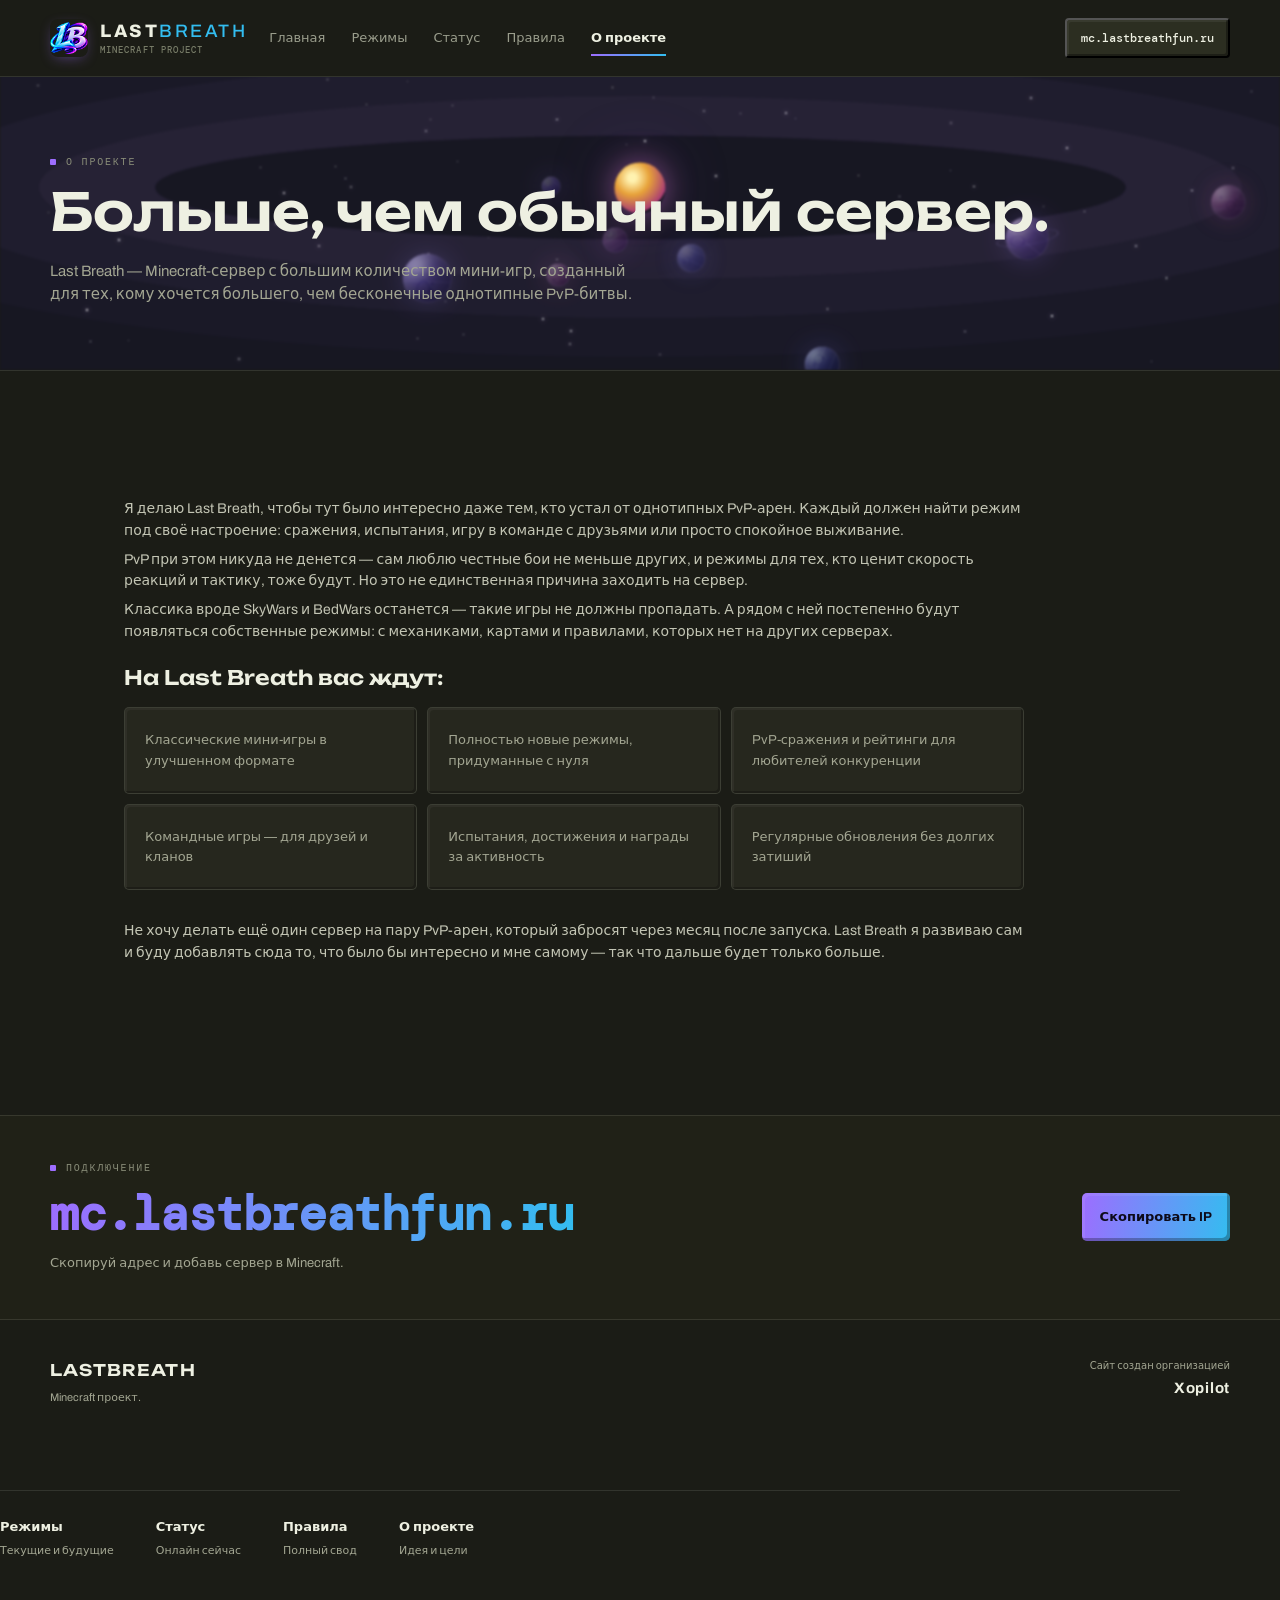
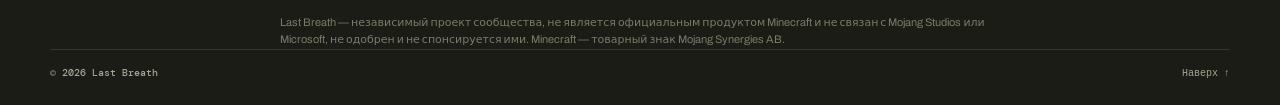
==== commit 2411c8a0: "Add files via upload" ====
--- a/about.html
+++ b/about.html
@@ -19,13 +19,6 @@
   <link rel="stylesheet" href="style.css">
 </head>
 <body>
-  <svg width="0" height="0" style="position:absolute" aria-hidden="true">
-    <symbol id="fb-cube" viewBox="0 0 40 40">
-      <polygon class="fb-top" points="20,0 40,10 20,20 0,10"/>
-      <polygon class="fb-left" points="0,10 20,20 20,40 0,30"/>
-      <polygon class="fb-right" points="40,10 20,20 20,40 40,30"/>
-    </symbol>
-  </svg>
   <div class="site-shell">
     <header class="topbar">
       <div class="container topbar-inner">
@@ -53,12 +46,7 @@
 
     <main id="top">
       <section class="page-hero">
-        <div class="float-blocks" aria-hidden="true">
-          <svg class="float-block"><use href="#fb-cube"/></svg>
-          <svg class="float-block"><use href="#fb-cube"/></svg>
-          <svg class="float-block"><use href="#fb-cube"/></svg>
-          <svg class="float-block"><use href="#fb-cube"/></svg>
-          <svg class="float-block"><use href="#fb-cube"/></svg>
+        <div class="space-scene" aria-hidden="true">
         </div>
         <div class="container">
           <div class="kicker">О ПРОЕКТЕ</div>
--- a/style.css
+++ b/style.css
@@ -91,43 +91,18 @@
   background:var(--accent)
 }
 
-/* ---------- floating blocks (ambient background, replaces blurred glow) ---------- */
-/* Лёгкая CSS-анимация вместо blur-пятна: несколько пиксельных кубов
-   медленно всплывают снизу вверх. Только transform+opacity (композитится
-   на GPU, без filter/blur), фиксированное число элементов — недорого. */
-.float-blocks{position:absolute;inset:0;overflow:hidden;pointer-events:none;z-index:1}
-.float-block{position:absolute;bottom:-8%;width:28px;height:28px;opacity:0;animation:float-up linear infinite}
-.float-block .fb-top{fill:var(--accent-2)}
-.float-block .fb-left{fill:var(--accent)}
-.float-block .fb-right{fill:#5b3fc4}
-.float-block:nth-child(even){filter:hue-rotate(18deg)}
-
-@keyframes float-up{
-  0%{transform:translateY(0) translateX(0) rotate(0deg);opacity:0}
-  10%{opacity:.5}
-  88%{opacity:.42}
-  100%{transform:translateY(-125vh) translateX(var(--fb-drift,30px)) rotate(var(--fb-spin,24deg));opacity:0}
-}
-
-.hero .float-blocks .float-block:nth-child(1){left:6%;width:22px;height:22px;animation-duration:26s;animation-delay:-2s;--fb-drift:24px;--fb-spin:20deg}
-.hero .float-blocks .float-block:nth-child(2){left:16%;width:34px;height:34px;animation-duration:34s;animation-delay:-14s;--fb-drift:-30px;--fb-spin:-18deg}
-.hero .float-blocks .float-block:nth-child(3){left:28%;width:18px;height:18px;animation-duration:21s;animation-delay:-7s;--fb-drift:18px;--fb-spin:26deg}
-.hero .float-blocks .float-block:nth-child(4){left:41%;width:26px;height:26px;animation-duration:30s;animation-delay:-22s;--fb-drift:-22px;--fb-spin:-14deg}
-.hero .float-blocks .float-block:nth-child(5){left:55%;width:20px;height:20px;animation-duration:24s;animation-delay:-4s;--fb-drift:26px;--fb-spin:22deg}
-.hero .float-blocks .float-block:nth-child(6){left:66%;width:36px;height:36px;animation-duration:38s;animation-delay:-18s;--fb-drift:-34px;--fb-spin:-24deg}
-.hero .float-blocks .float-block:nth-child(7){left:78%;width:22px;height:22px;animation-duration:27s;animation-delay:-11s;--fb-drift:20px;--fb-spin:16deg}
-.hero .float-blocks .float-block:nth-child(8){left:88%;width:30px;height:30px;animation-duration:32s;animation-delay:-26s;--fb-drift:-26px;--fb-spin:-20deg}
-.hero .float-blocks .float-block:nth-child(9){left:94%;width:16px;height:16px;animation-duration:19s;animation-delay:-9s;--fb-drift:16px;--fb-spin:28deg}
-
-.page-hero .float-blocks .float-block:nth-child(1){left:10%;width:20px;height:20px;animation-duration:25s;animation-delay:-3s;--fb-drift:20px;--fb-spin:18deg}
-.page-hero .float-blocks .float-block:nth-child(2){left:32%;width:28px;height:28px;animation-duration:31s;animation-delay:-16s;--fb-drift:-24px;--fb-spin:-16deg}
-.page-hero .float-blocks .float-block:nth-child(3){left:58%;width:18px;height:18px;animation-duration:22s;animation-delay:-8s;--fb-drift:18px;--fb-spin:22deg}
-.page-hero .float-blocks .float-block:nth-child(4){left:76%;width:24px;height:24px;animation-duration:29s;animation-delay:-20s;--fb-drift:-20px;--fb-spin:-18deg}
-.page-hero .float-blocks .float-block:nth-child(5){left:90%;width:16px;height:16px;animation-duration:20s;animation-delay:-5s;--fb-drift:16px;--fb-spin:20deg}
-
-@media (prefers-reduced-motion: reduce){
-  .float-blocks{display:none}
-}
+/* ---------- space background ---------- */
+.space-scene{position:absolute;inset:0;overflow:hidden;pointer-events:none;z-index:1;background:#171722;filter:blur(1px)}
+.space-scene::before{content:'';position:absolute;left:50%;top:50%;width:clamp(26px,4vw,54px);height:clamp(26px,4vw,54px);border-radius:50%;transform:translate(-50%,-50%);background:radial-gradient(circle at 35% 30%,#fff2b0 0 8%,#e7a239 35%,#a83a75 72%,transparent 73%);box-shadow:0 0 30px #d877d088,0 0 70px #914ad844}
+.space-scene::after{content:'';position:absolute;inset:8% 12%;border:1px solid rgba(173,130,230,.12);border-radius:50%;transform:scaleY(.34);box-shadow:0 0 0 9vw rgba(173,130,230,.045),0 0 0 18vw rgba(173,130,230,.035),0 0 0 27vw rgba(173,130,230,.025)}
+.star{position:absolute;width:var(--star-size);height:var(--star-size);left:var(--star-x);top:var(--star-y);border-radius:50%;background:#fff;opacity:var(--star-opacity);box-shadow:0 0 5px rgba(214,196,255,.8);animation:star-twinkle var(--star-speed) ease-in-out infinite alternate;will-change:opacity}
+.planet{position:absolute;left:50%;top:50%;width:var(--planet-size);height:var(--planet-size);border-radius:50%;opacity:var(--planet-opacity);transform:translate(-50%,-50%);background:radial-gradient(circle at 31% 24%,var(--planet-light) 0 7%,var(--planet-main) 37%,var(--planet-dark) 100%);filter:hue-rotate(-8deg) saturate(1.25);box-shadow:inset -18px -14px 24px rgba(9,7,22,.68),inset 8px 6px 12px rgba(255,255,255,.3),0 0 28px var(--planet-glow),0 0 0 1px rgba(224,196,255,.14);transition:left 70s linear,top 70s linear,opacity .8s ease;will-change:left,top,opacity}
+.planet::before{content:'';position:absolute;inset:0;border-radius:50%;background:var(--planet-texture);mix-blend-mode:soft-light;opacity:.78}
+.planet::after{content:'';position:absolute;inset:-12% -25%;border:1px solid rgba(207,177,255,.38);border-radius:50%;transform:rotate(var(--ring-angle)) scaleY(.25);opacity:var(--ring-opacity);box-shadow:0 0 8px rgba(167,119,255,.18)}
+.planet-hidden{visibility:hidden}
+@keyframes star-twinkle{from{opacity:calc(var(--star-opacity) * .45)}to{opacity:var(--star-opacity)}}
+@media (max-width:620px){.planet{max-width:72px;max-height:72px}.star{box-shadow:0 0 3px rgba(214,196,255,.7)}}
+@media (prefers-reduced-motion:reduce){.space-scene{filter:none}.star,.planet{animation:none;transition:none}}
 
 /* ---------- hero ---------- */
 .hero{
